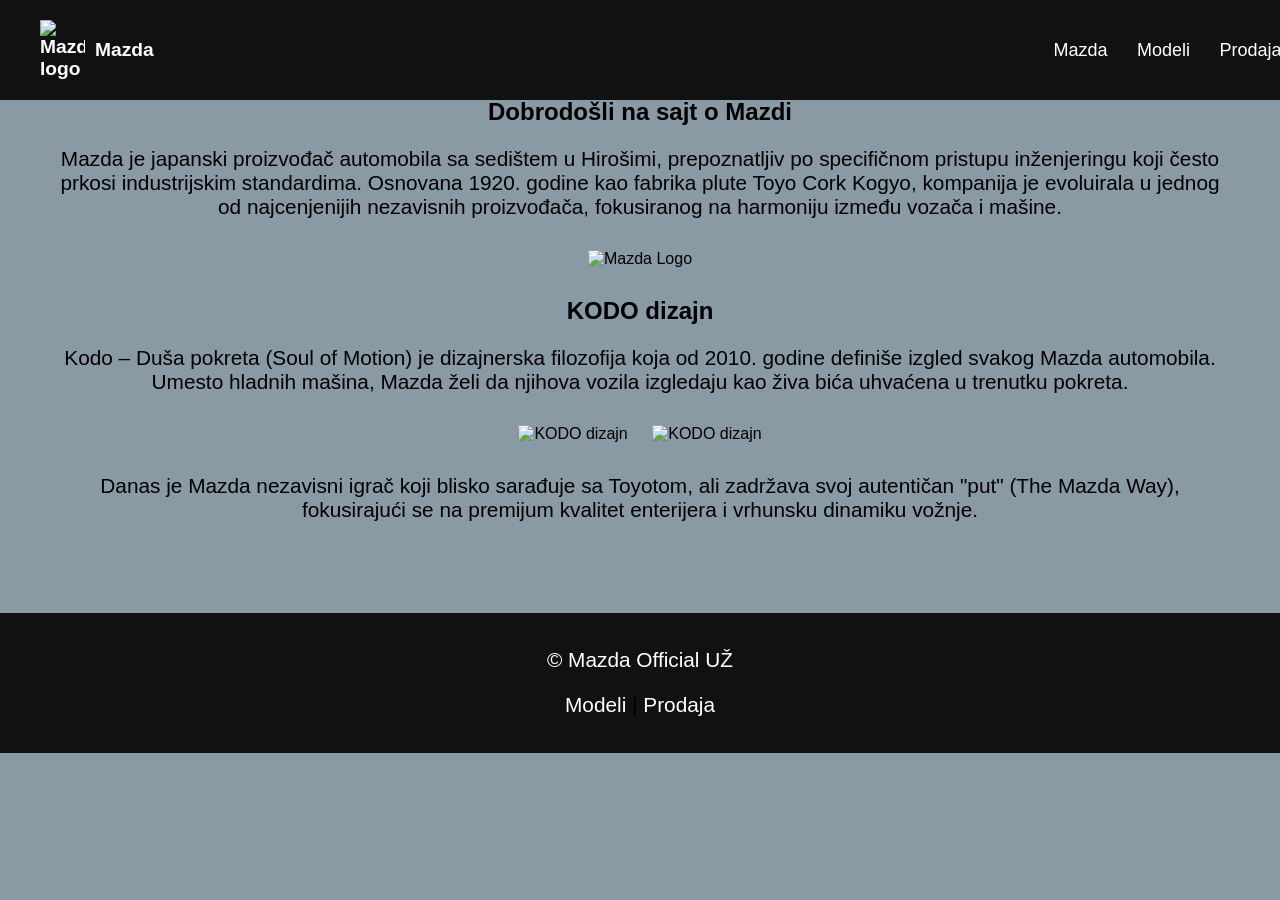
==== index.html @ 4aab283e "Prvi commit: sajt sa folderom slike" ====
<!DOCTYPE html>
<html lang="sr">
<head>
    <meta charset="UTF-8">
    <title>Mazda</title>
    <link rel="stylesheet" href="style.css">
</head>
<body>

<header>

<div class="logo">
<img src="c:\Mazda\slike\Mazda-Logo.png" alt="Mazda logo">
<span>Mazda</span>
</div>

<nav>
<a href="index.html">Mazda</a>
<a href="modeli.html">Modeli</a>
<a href="prodavnice.html">Prodaja</a>
</nav>

</header>

<img src="c:\Mazda\slike\2018_mazda_mx_5_rf_limited_edition_4k-3840x2160.jpg" alt="Mazda Hero" width="100%" height="900px" padding="40px" style="object-fit:cover;">
<section class="hero">
    <h2>Dobrodošli na sajt o Mazdi</h2>
    <p>Mazda je japanski proizvođač automobila sa sedištem u Hirošimi, prepoznatljiv po specifičnom pristupu inženjeringu koji često prkosi industrijskim standardima. Osnovana 1920. godine kao fabrika plute <a href="https://en.wikipedia.org/wiki/Mazda" target="_blank">Toyo Cork Kogyo</a>, kompanija je evoluirala u jednog od najcenjenijih nezavisnih proizvođača, fokusiranog na harmoniju između vozača i mašine. 
</p>
<div class="kodo">
<img src="c:\Mazda\slike\mazda-logo.jpg" alt="Mazda Logo" width="650" height="350" >
</div>


<h2><b>KODO</b> dizajn</h2>


<p>Kodo – Duša pokreta (Soul of Motion) je dizajnerska filozofija koja od 2010. godine definiše izgled svakog Mazda automobila. Umesto hladnih mašina, Mazda želi da njihova vozila izgledaju kao živa bića uhvaćena u trenutku pokreta.

</p>
<div class="kodo">
<img src="c:\Mazda\slike\Mazdas-KODO-Design-Philosophy-Cover-10-01.jpg" alt="KODO dizajn" width="650" height="350">
<img src="c:\Mazda\slike\kodo.jpg" alt="KODO dizajn" width="650" height="350" float="right">
<p>Danas je Mazda nezavisni igrač koji blisko sarađuje sa Toyotom, ali zadržava svoj autentičan "put" (The Mazda Way), fokusirajući se na premijum kvalitet enterijera i vrhunsku dinamiku vožnje.</p>
</div>
</section>

<footer>

<p style="color: white;">© Mazda Official UŽ</p>

<p>
<a href="modeli.html" style="color: white;">Modeli</a> |
<a href="prodavnice.html" style="color: white;">Prodaja</a>
</p>

</footer>

</body>
</html>
---- style.css ----
body{
    font-family: Arial;
    margin:0;
    background:#899aa5;
}

header{
position:fixed;
width: 97%;
display:flex;
justify-content:space-between;
align-items:center;
background:#111;
padding:20px 40px;
color:white;
}

.logo{
display:flex;
align-items:center;
font-size:larger;
font-weight:bold;
}

.logo img{
width:45px;
margin-right:10px;
}

nav a{
color:white;
margin-left:25px;
text-decoration:none;
font-size:18px;
}

nav a:hover{
color:red;
}

section{
    padding:90px;
    text-align:center;
}
a{
    text-decoration: none;
    color :black;
}
a:hover{
    color: red;
}
p{
    color:rgb(0, 0, 0);
    font-size: 130%;
}
.hero{
    background:#899aa5;
    padding:60px;
}
.kodo img{
    cursor:pointer;
transition:0.3s;
padding: 10px;
}

.kodo img:hover{
    transform:scale(1.05);
}

footer{
background:#111;
color:white;
text-align:center;
padding:15px;
margin-top:10px;
}

.auto{
    background:rgb(255, 253, 253);
    margin:20px auto;
    padding:20px;
    width:550px;
    border-radius:10px;
    text-align:center;

}
.auto img{
    width:100%;
    border-radius:10px;
    cursor:pointer;
transition:0.3s;

}
.auto img:hover{
    transform:scale(1.05);
}


.mapa{
display: flex;
justify-content:center;
margin:20px;
border-color: black;

}

.kontakt{
text-align:center;
background:rgb(255, 255, 255);
padding:44px;
width:300px;
margin:auto;
border-radius:10px;
box-shadow:0 0 10px rgba(0,0,0,0.1);
}

.kontakt button{
padding:12px 25px;
background:red;
color:white;
border: #111;
cursor:pointer;
border-radius:5px;
}

.kontakt button:hover{
background:darkred;
}
.forma{
text-align:center;
padding:90px;
}

form{
background:white;
padding:30px;
width: 700px;
margin:auto;
border-radius:10px;
box-shadow:0 0 10px rgba(0,0,0,0.1);
}

input, select{
width:100%;
padding:8px;
margin-top:5px;
}

button{
padding:10px 20px;
background:red;
color:white;
border:none;
cursor:pointer;
border-radius:5px;
}

button:hover{
background:darkred;
}
textarea{
width:100%;
height:80px;
padding:8px;
}

.galerija{
text-align:center;
padding:60px;
background:white;
}

.galerija-grid{
display:grid;
grid-template-columns:repeat(auto-fit, minmax(250px,1fr));
gap:20px;
padding:20px;
}

.galerija-grid img{
width:100%;
border-radius:10px;
cursor:pointer;
transition:0.3s;
}

.galerija-grid img:hover{
transform:scale(1.05);
}
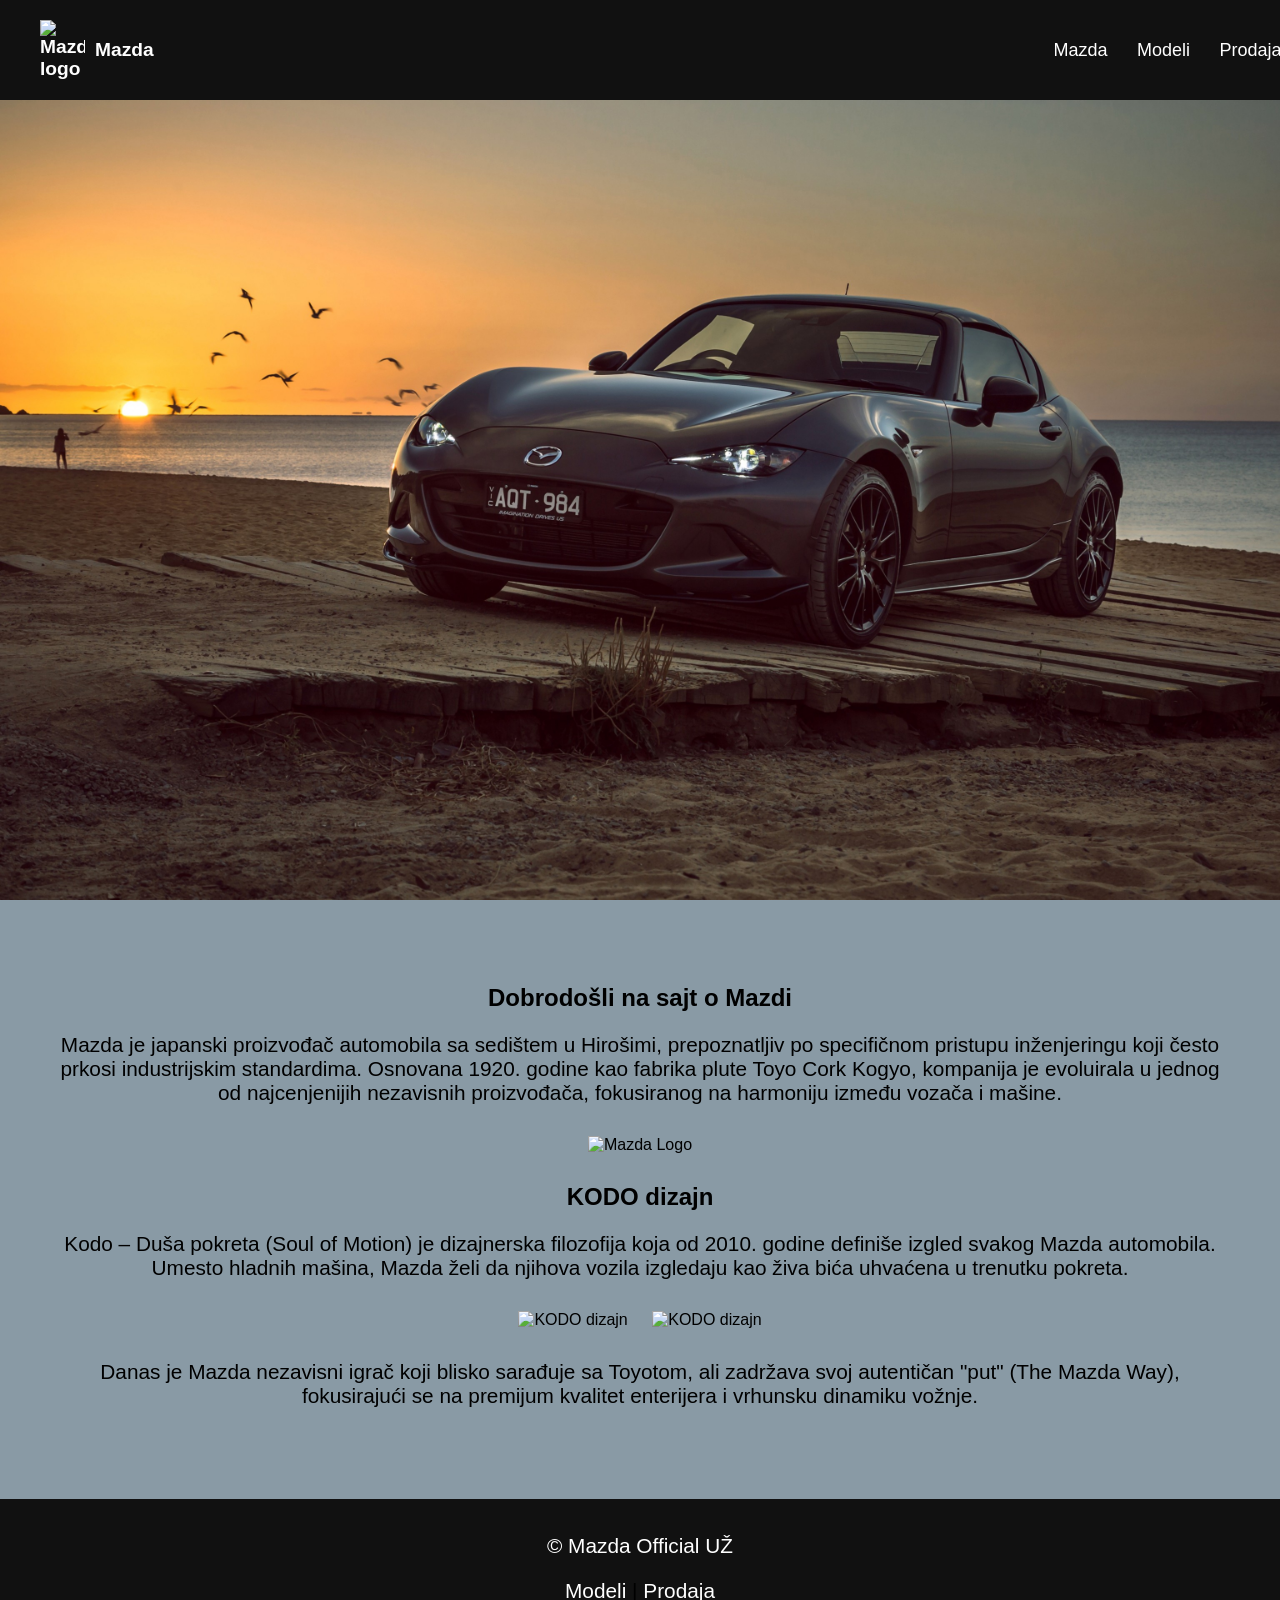
==== commit 06c2e21f: "Update index.html" ====
--- a/index.html
+++ b/index.html
@@ -22,7 +22,7 @@
 
 </header>
 
-<img src="c:\Mazda\slike\2018_mazda_mx_5_rf_limited_edition_4k-3840x2160.jpg" alt="Mazda Hero" width="100%" height="900px" padding="40px" style="object-fit:cover;">
+<img src="slike\2018_mazda_mx_5_rf_limited_edition_4k-3840x2160.jpg" alt="Mazda Hero" width="100%" height="900px" padding="40px" style="object-fit:cover;">
 <section class="hero">
     <h2>Dobrodošli na sajt o Mazdi</h2>
     <p>Mazda je japanski proizvođač automobila sa sedištem u Hirošimi, prepoznatljiv po specifičnom pristupu inženjeringu koji često prkosi industrijskim standardima. Osnovana 1920. godine kao fabrika plute <a href="https://en.wikipedia.org/wiki/Mazda" target="_blank">Toyo Cork Kogyo</a>, kompanija je evoluirala u jednog od najcenjenijih nezavisnih proizvođača, fokusiranog na harmoniju između vozača i mašine. 
@@ -57,4 +57,4 @@
 </footer>
 
 </body>
-</html>+</html>
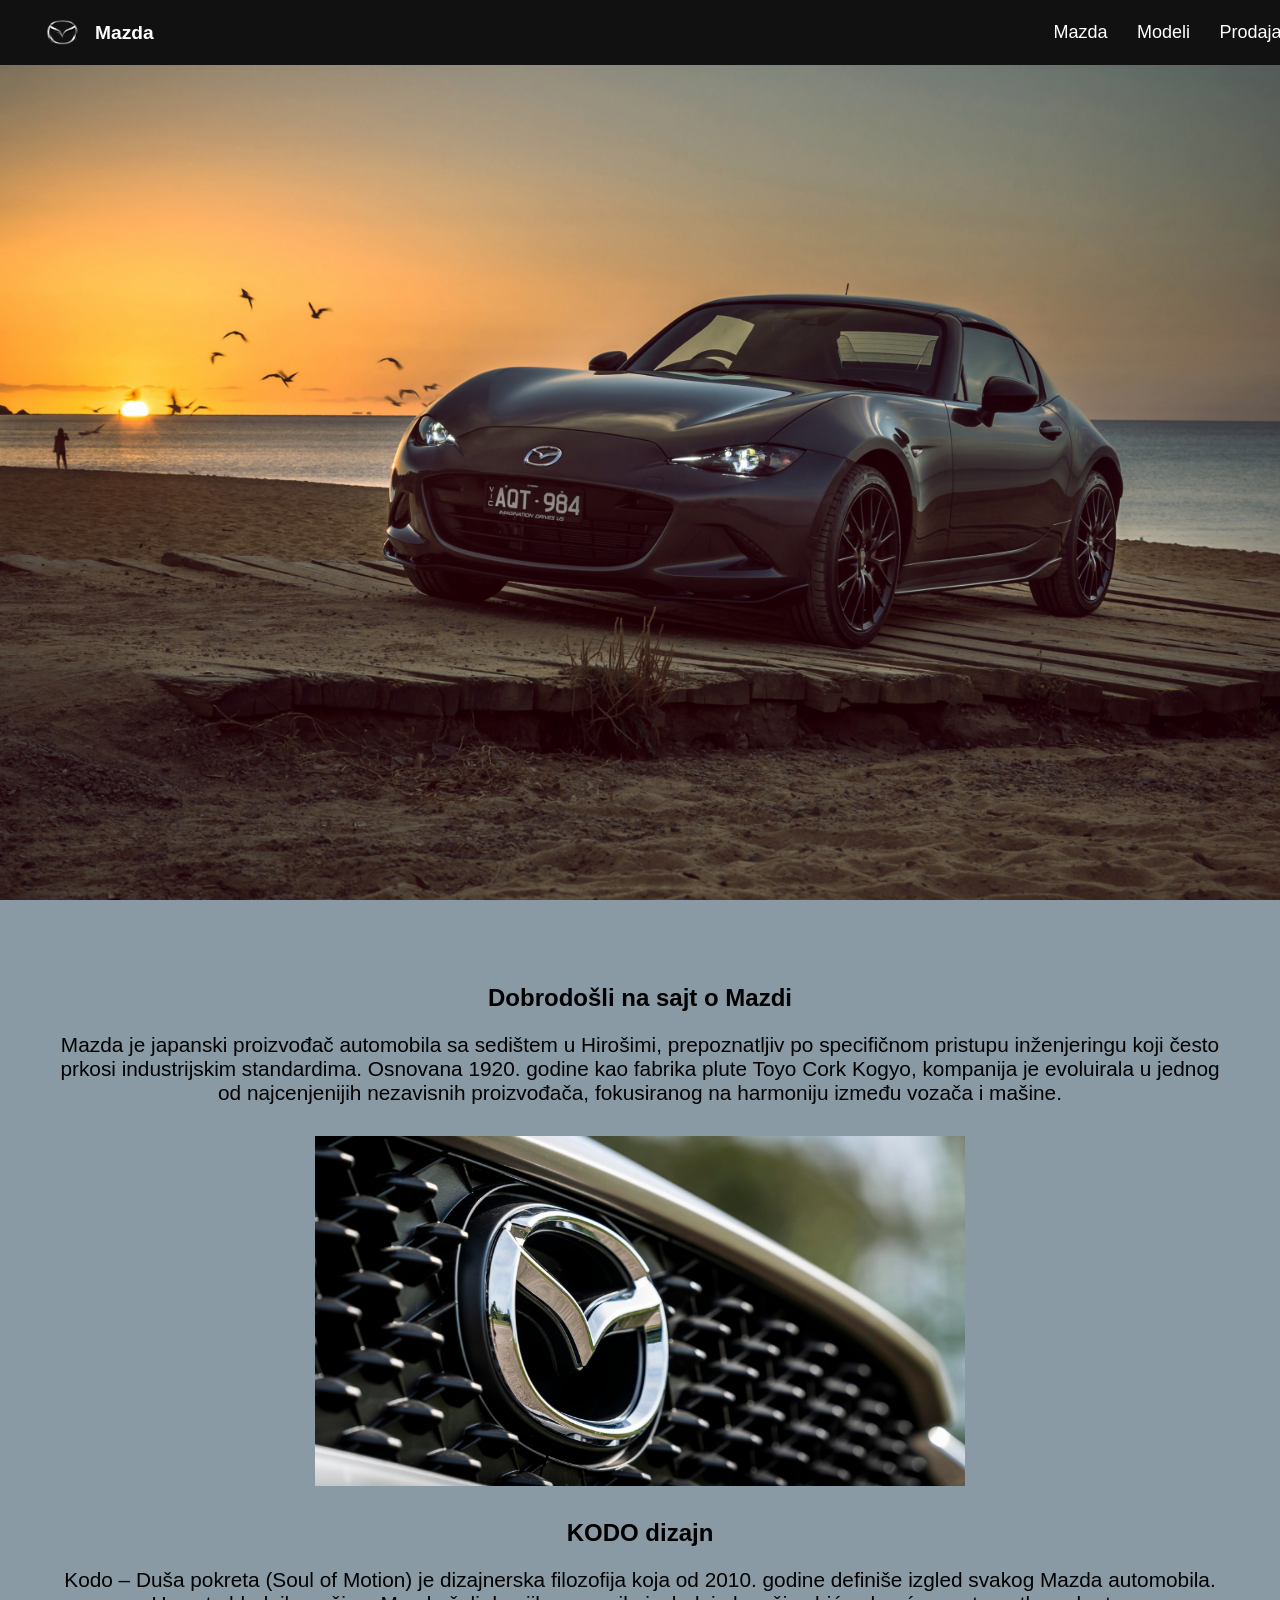
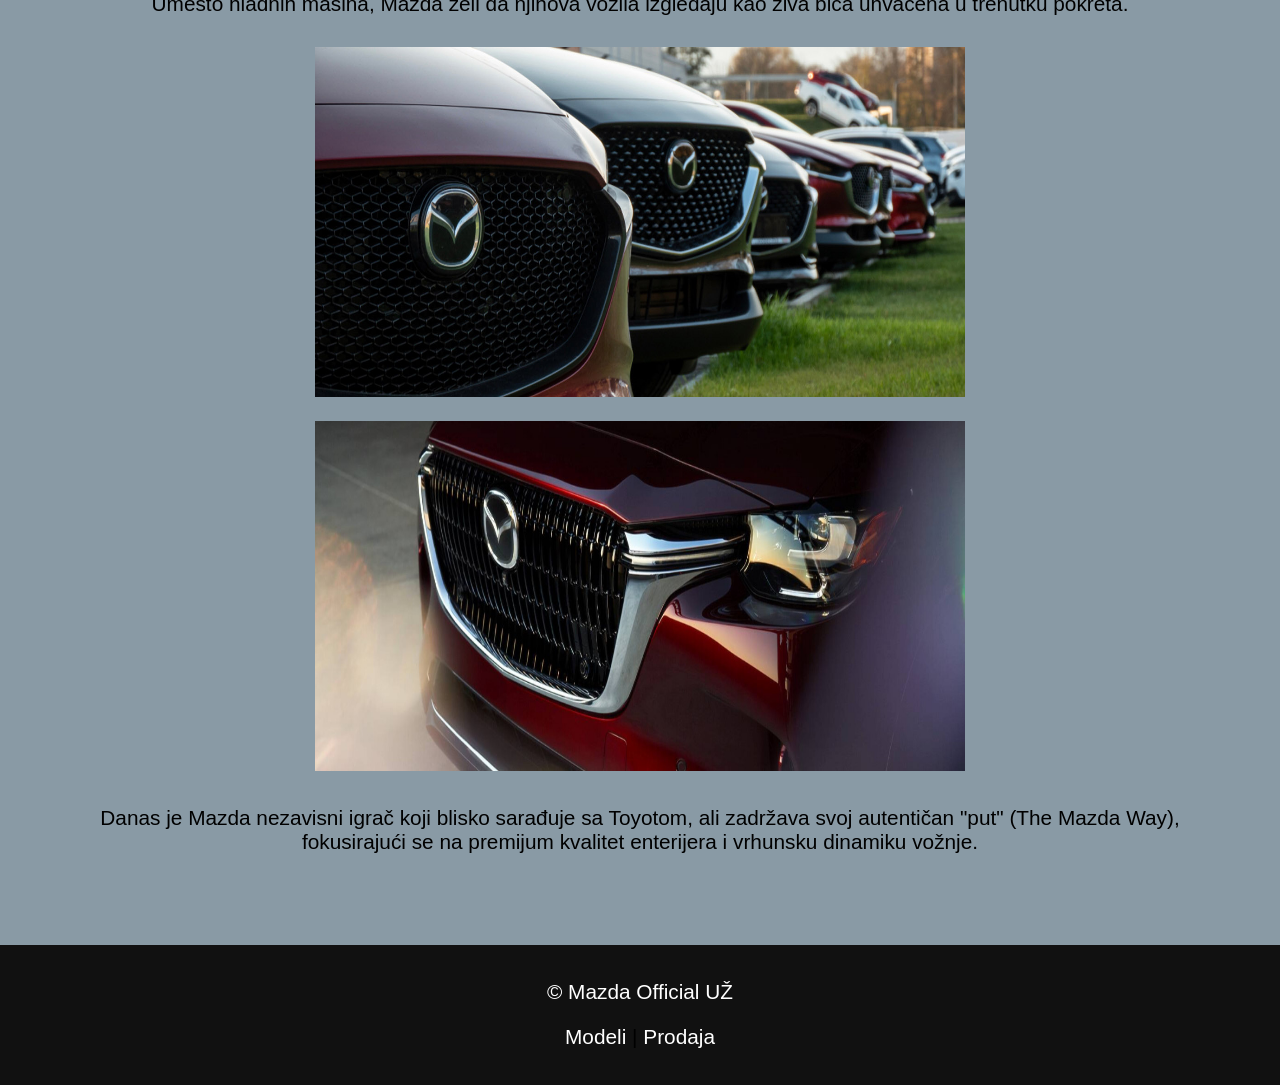
==== commit 7381c295: "Update image paths to relative references" ====
--- a/index.html
+++ b/index.html
@@ -10,7 +10,7 @@
 <header>
 
 <div class="logo">
-<img src="c:\Mazda\slike\Mazda-Logo.png" alt="Mazda logo">
+<img src="slike\Mazda-Logo.png" alt="Mazda logo">
 <span>Mazda</span>
 </div>
 
@@ -28,7 +28,7 @@
     <p>Mazda je japanski proizvođač automobila sa sedištem u Hirošimi, prepoznatljiv po specifičnom pristupu inženjeringu koji često prkosi industrijskim standardima. Osnovana 1920. godine kao fabrika plute <a href="https://en.wikipedia.org/wiki/Mazda" target="_blank">Toyo Cork Kogyo</a>, kompanija je evoluirala u jednog od najcenjenijih nezavisnih proizvođača, fokusiranog na harmoniju između vozača i mašine. 
 </p>
 <div class="kodo">
-<img src="c:\Mazda\slike\mazda-logo.jpg" alt="Mazda Logo" width="650" height="350" >
+<img src="slike\mazda-logo.jpg" alt="Mazda Logo" width="650" height="350" >
 </div>
 
 
@@ -39,8 +39,8 @@
 
 </p>
 <div class="kodo">
-<img src="c:\Mazda\slike\Mazdas-KODO-Design-Philosophy-Cover-10-01.jpg" alt="KODO dizajn" width="650" height="350">
-<img src="c:\Mazda\slike\kodo.jpg" alt="KODO dizajn" width="650" height="350" float="right">
+<img src="slike\Mazdas-KODO-Design-Philosophy-Cover-10-01.jpg" alt="KODO dizajn" width="650" height="350">
+<img src="slike\kodo.jpg" alt="KODO dizajn" width="650" height="350" float="right">
 <p>Danas je Mazda nezavisni igrač koji blisko sarađuje sa Toyotom, ali zadržava svoj autentičan "put" (The Mazda Way), fokusirajući se na premijum kvalitet enterijera i vrhunsku dinamiku vožnje.</p>
 </div>
 </section>
